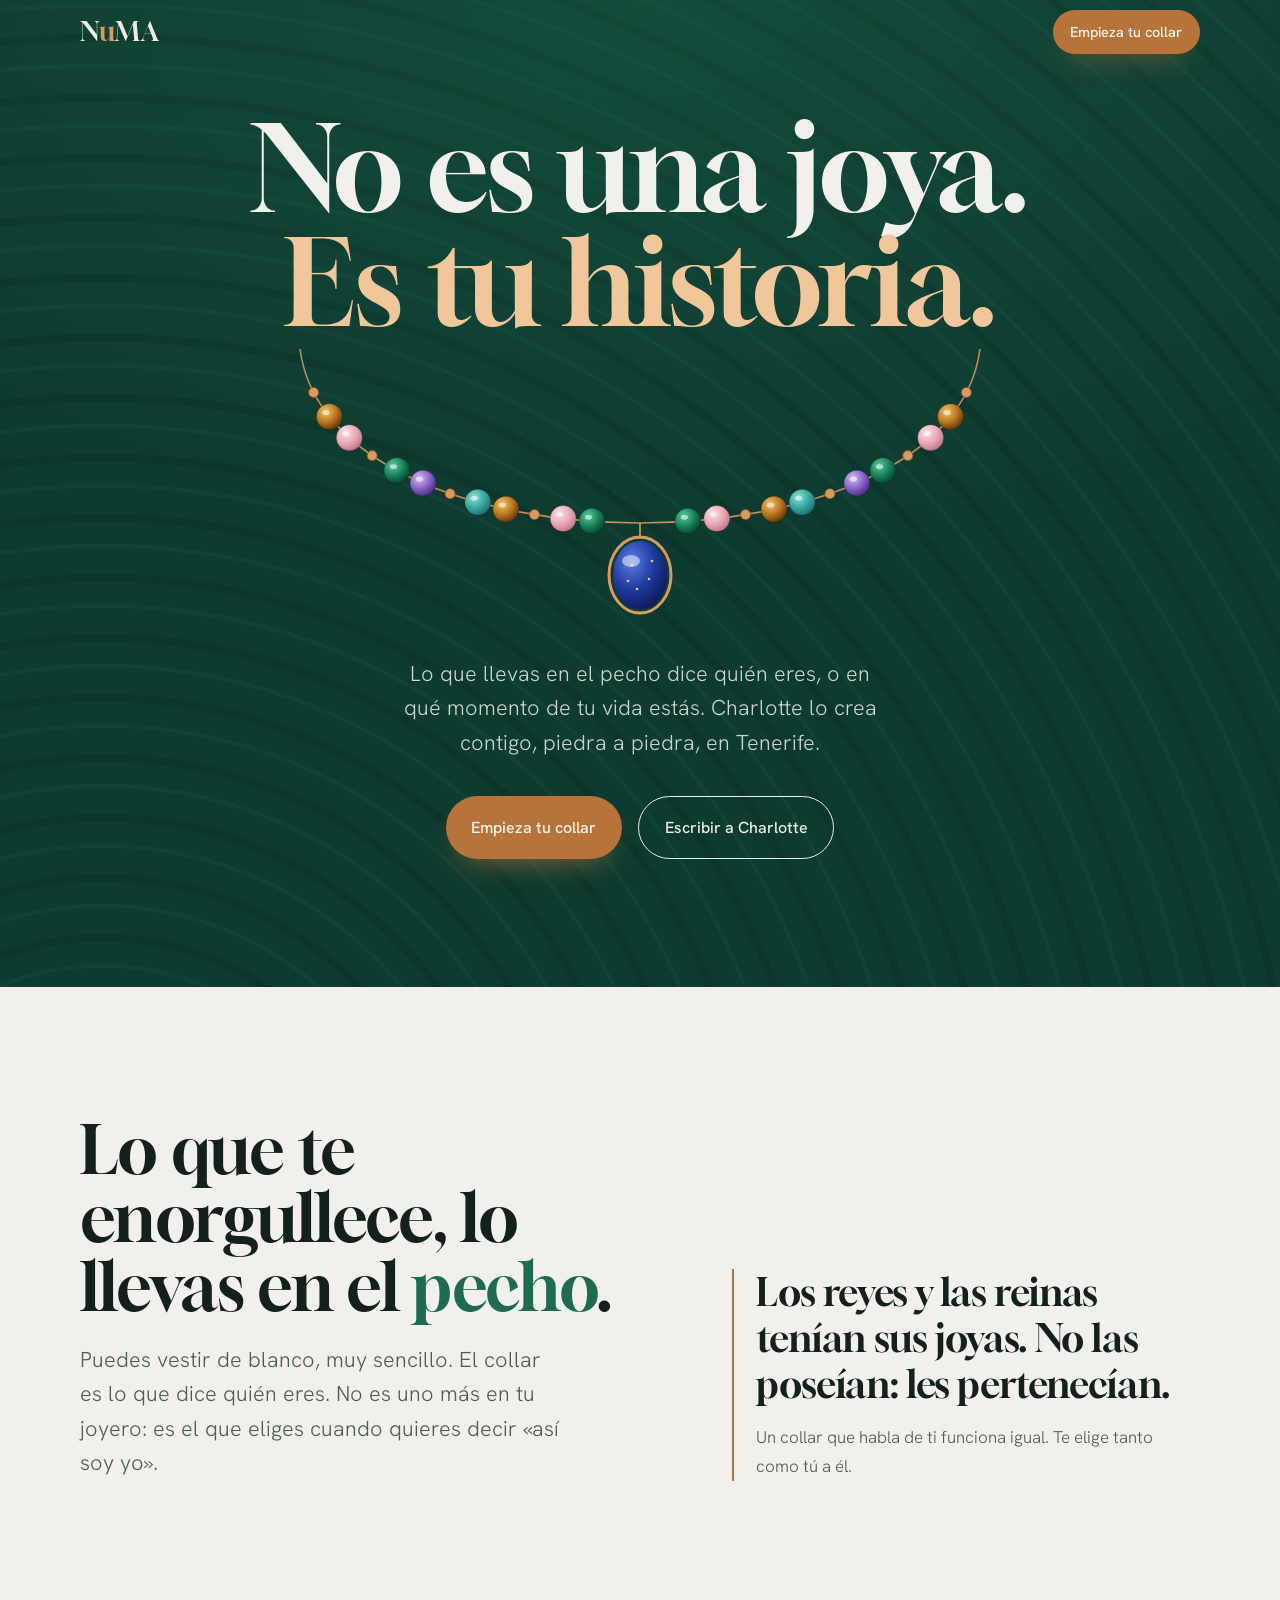
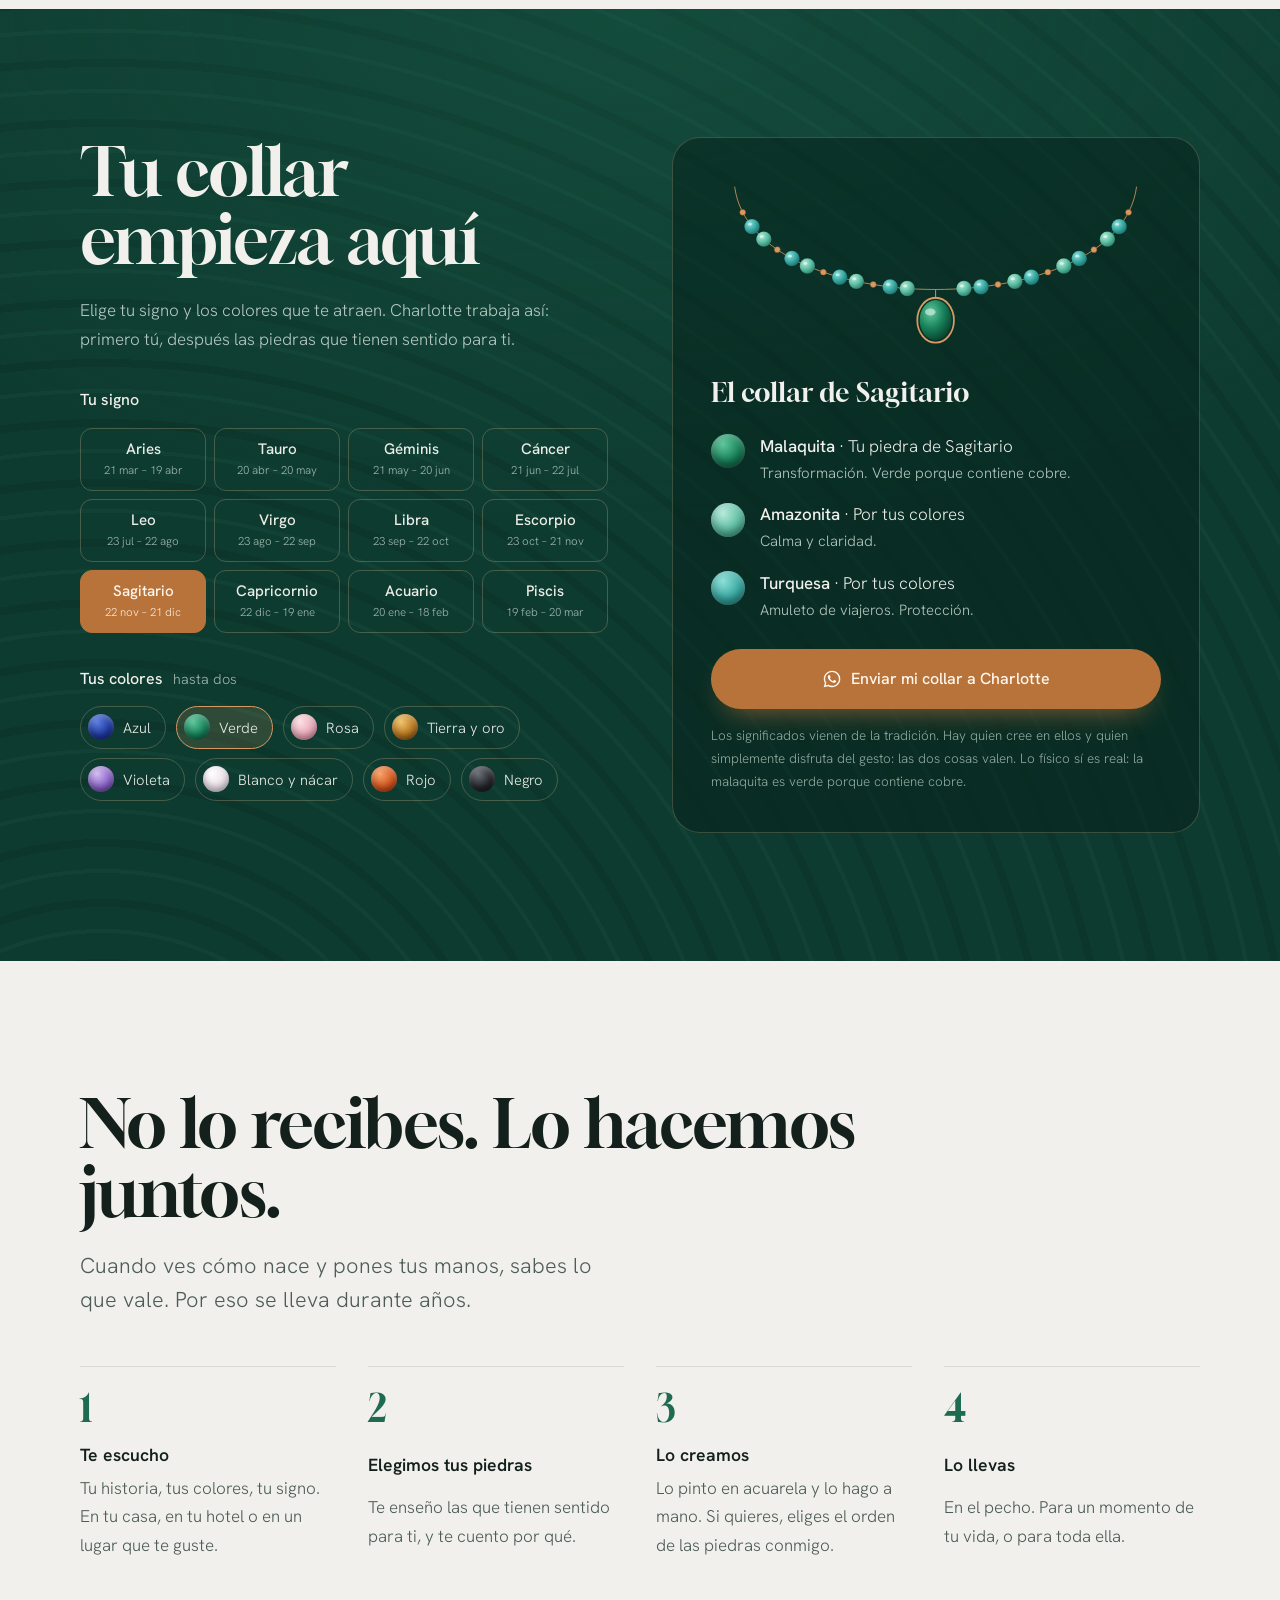
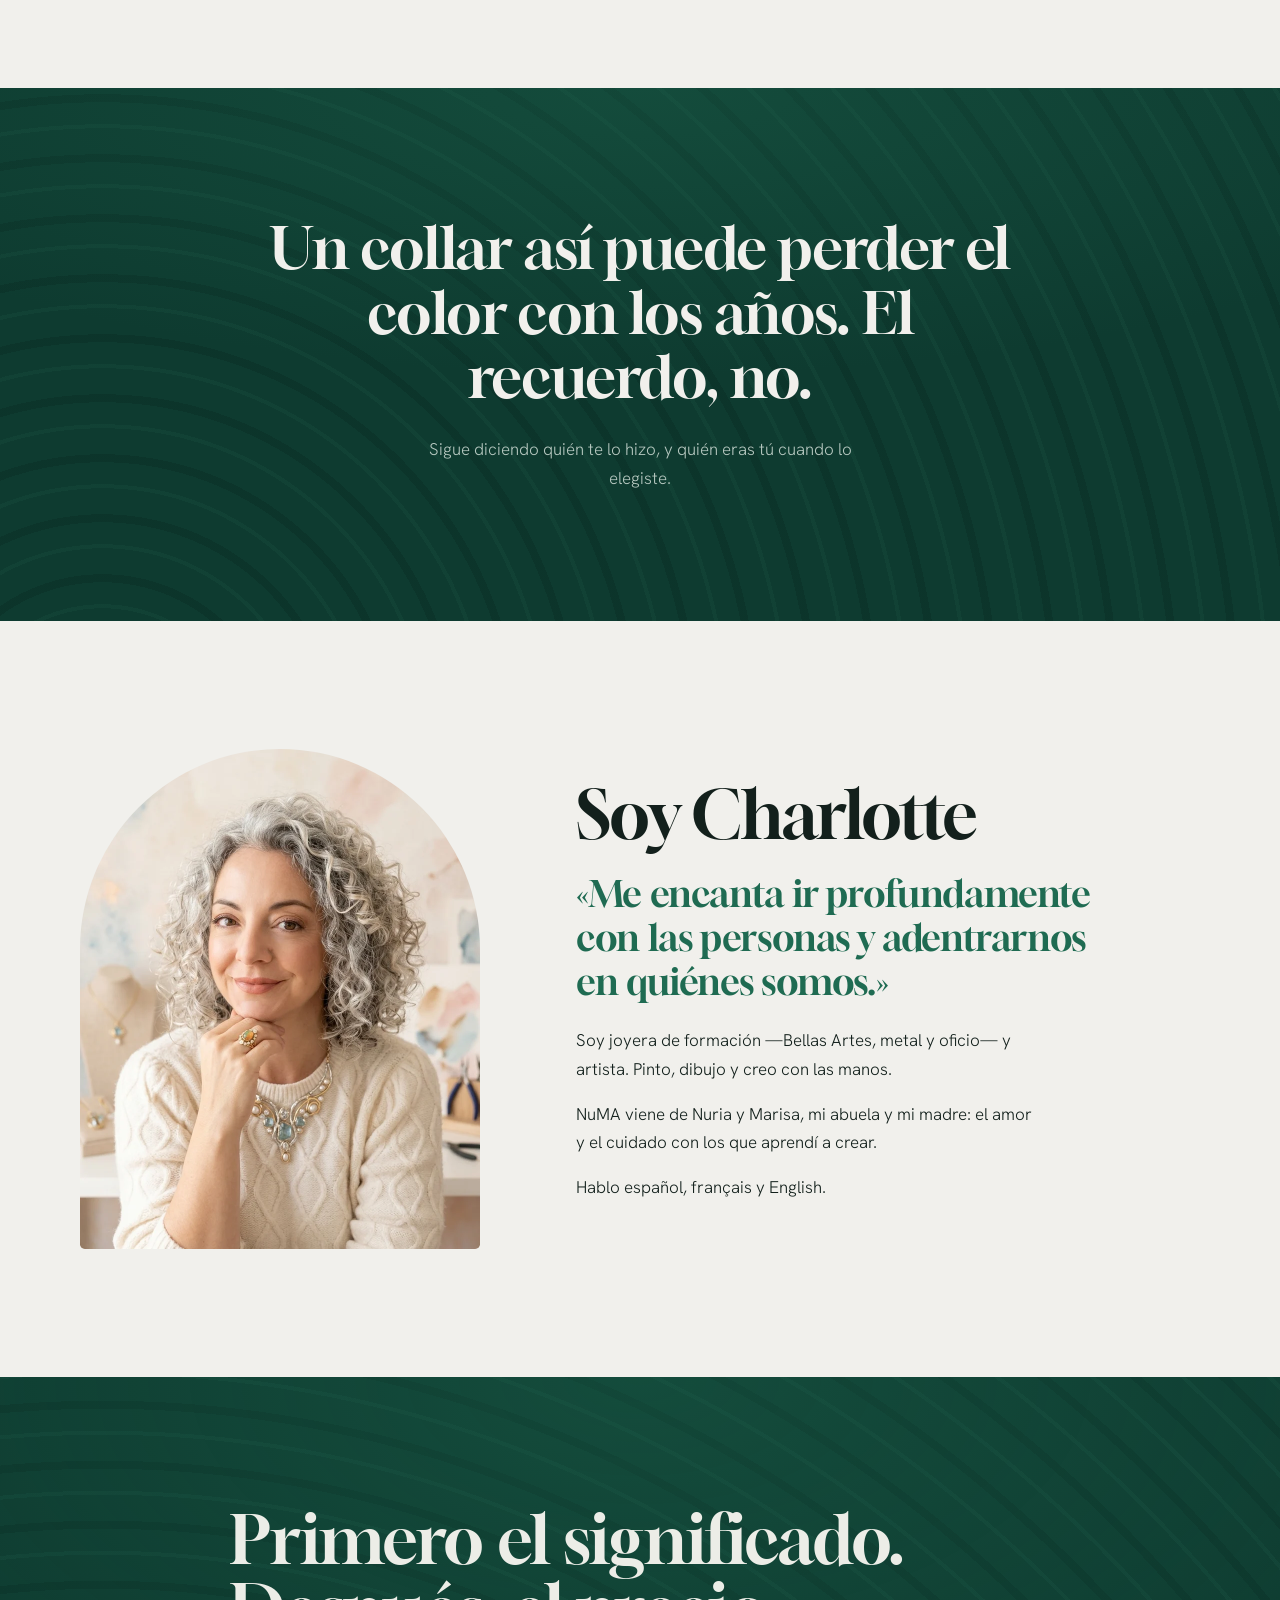
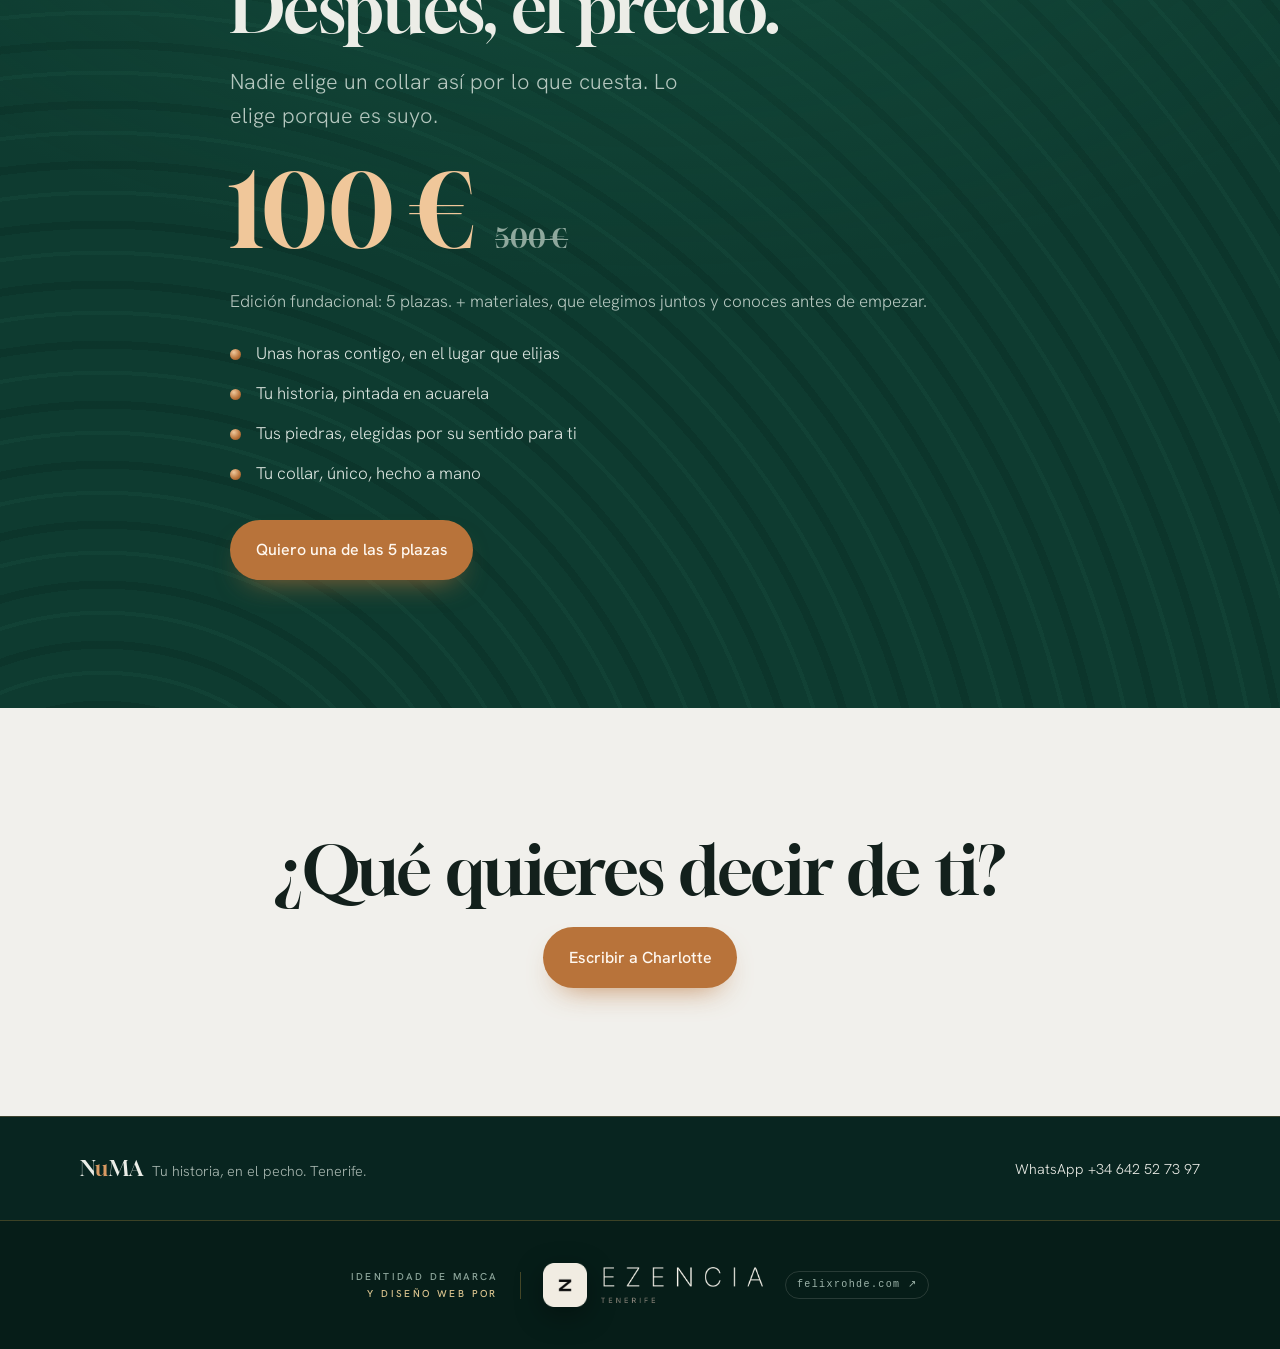
==== b/index.html @ 9efbe2c6 "Website-Stand 6e00457" ====
<!doctype html>
<html lang="es">
<head>
<meta charset="utf-8">
<meta name="viewport" content="width=device-width, initial-scale=1, viewport-fit=cover">
<title>NuMA · No es una joya. Es tu historia.</title>
<meta name="description" content="Lo que llevas en el pecho dice quién eres. Charlotte crea contigo, piedra a piedra, un collar que habla de ti. Tenerife.">
<meta name="robots" content="noindex">
<meta name="theme-color" content="#0E3B30">
<link rel="preconnect" href="https://fonts.googleapis.com">
<link rel="preconnect" href="https://fonts.gstatic.com" crossorigin>
<link href="https://fonts.googleapis.com/css2?family=Gloock&family=Hanken+Grotesk:ital,wght@0,300;0,400;0,500;0,600;1,400&display=swap" rel="stylesheet">
<style>
:root{
  --mal-0:#0B3128; --mal-1:#0E3B30; --mal-2:#13493B; --mal-3:#1F6B52; --mal-4:#3E9474;
  --cobre:#B8733A; --cobre-2:#D99A62; --cobre-3:#F0C79A;
  --selenita:#F1F0EC; --tinta:#13201C;
  --bg:var(--selenita); --bg-2:#FFFFFF; --ink:var(--tinta); --soft:#4D5C56; --line:#D8DBD3; --accent:var(--mal-3);
  --display:'Gloock', 'Didot', Georgia, serif;
  --sans:'Hanken Grotesk', 'Helvetica Neue', Arial, sans-serif;
  color-scheme: light;
}
@media (prefers-color-scheme: dark){
  :root:not([data-theme="light"]){ --bg:#0A2620; --bg-2:#0F3129; --ink:#ECEDE7; --soft:#A9B8B1; --line:#22463C; --accent:var(--cobre-2); color-scheme: dark; }
}
:root[data-theme="dark"]{ --bg:#0A2620; --bg-2:#0F3129; --ink:#ECEDE7; --soft:#A9B8B1; --line:#22463C; --accent:var(--cobre-2); color-scheme: dark; }
*,*::before,*::after{box-sizing:border-box;margin:0;padding:0}
html{scroll-behavior:smooth;scroll-padding-top:80px;-webkit-text-size-adjust:100%;overflow-x:clip}
body{background:var(--mal-1);color:var(--ink);font-family:var(--sans);font-weight:300;font-size:1.0625rem;line-height:1.7;overflow-x:hidden}
img{max-width:100%;height:auto;display:block}
a{color:inherit}
button{font:inherit;color:inherit;background:none;border:0;cursor:pointer}
:focus-visible{outline:2px solid var(--cobre-2);outline-offset:3px;border-radius:6px}
.wrap{width:min(1120px,100% - 2.5rem);margin-inline:auto}
section{position:relative;padding:clamp(4.5rem,10vw,8.5rem) 0}
.light{background:var(--bg);color:var(--ink)}
.green{color:#ECEDE7;background:
  radial-gradient(120% 90% at 50% 0%, rgba(31,107,82,.35), rgba(31,107,82,0) 60%),
  repeating-radial-gradient(circle at 8% 125%, rgba(11,49,40,0) 0 26px, rgba(62,148,116,.07) 26px 30px, rgba(11,49,40,0) 30px 52px, rgba(7,36,29,.28) 52px 60px),
  var(--mal-1)}
h1,h2,blockquote,.display{font-family:var(--display);font-weight:400;letter-spacing:-.01em}
h2{font-size:clamp(2.3rem,6.6vw,4.2rem);line-height:1.02;margin-bottom:1.4rem;max-width:18ch}
.light h2{color:var(--ink)}
p.big{font-size:clamp(1.15rem,2.4vw,1.35rem);line-height:1.6;max-width:40ch}
.soft{color:var(--soft)}
.green .soft{color:#B5C7BF}

/* buttons */
.btn{display:inline-flex;align-items:center;justify-content:center;gap:.6rem;text-decoration:none;font-weight:500;font-size:1rem;padding:1.05rem 1.6rem;border-radius:999px;transition:transform .2s ease, background .2s ease}
.btn svg{width:20px;height:20px;flex:none}
.btn-cobre{background:var(--cobre);color:#FFF8F0;box-shadow:0 14px 30px -16px rgba(184,115,58,.9)}
.btn-cobre:hover{background:#A9652F;transform:translateY(-1px)}
.btn-line{border:1px solid currentColor}
.btn-line:hover{background:rgba(255,255,255,.06)}

/* nav */
.nav{position:fixed;inset:0 0 auto;z-index:30;padding-top:env(safe-area-inset-top,0px);transition:background .3s}
.nav.scrolled{background:rgba(14,59,48,.9);-webkit-backdrop-filter:blur(14px);backdrop-filter:blur(14px)}
.nav .wrap{display:flex;align-items:center;justify-content:space-between;height:64px}
.logo{font-family:var(--display);font-size:1.6rem;color:#ECEDE7;text-decoration:none;letter-spacing:.02em}
.logo span{color:var(--cobre-2)}
.nav .btn{padding:.6rem 1.1rem;font-size:.9rem}

/* hero */
.hero{min-height:100svh;display:flex;align-items:center;text-align:center;padding-top:7rem;overflow:hidden}
.hero h1{font-size:clamp(3rem,11vw,7.4rem);line-height:.96;color:#F1F0EC}
.hero h1 .l2{display:block;color:var(--cobre-3)}
.hero p.big{margin:1.6rem auto 0;color:#C9D6D0}
.hero .ctas{display:flex;flex-wrap:wrap;gap:1rem;justify-content:center;margin-top:2.2rem}
.neck{display:block;width:min(760px,100%);margin:-.5rem auto 0;overflow:visible}

/* chest / crowns */
.chest .wrap{display:grid;gap:3rem}
.chest h2 em{font-style:normal;color:var(--accent)}
.crowns{border-left:2px solid var(--cobre);padding-left:1.4rem}
.crowns blockquote{font-size:clamp(1.6rem,4vw,2.4rem);line-height:1.2;max-width:22ch}
@media (min-width:900px){ .chest .wrap{grid-template-columns:1.1fr .9fr;align-items:end;gap:5rem} }

/* builder */
.builder .wrap{display:grid;gap:2.6rem}
.builder h2{color:#F1F0EC}
.pick h3{font-family:var(--sans);font-weight:500;font-size:1rem;margin:2rem 0 .9rem;color:#F1F0EC}
.pick h3 small{font-weight:300;color:#9FB6AC;font-size:.9rem;margin-left:.4rem}
.signs{display:grid;grid-template-columns:repeat(3,minmax(0,1fr));gap:.5rem}
.sign{padding:.7rem .4rem;border-radius:12px;border:1px solid rgba(240,199,154,.25);text-align:center;line-height:1.2;transition:background .2s,border-color .2s}
.sign b{display:block;font-weight:500;font-size:.95rem}
.sign span{font-size:.72rem;color:#9FB6AC}
.sign[aria-pressed="true"]{background:var(--cobre);border-color:var(--cobre);color:#FFF8F0}
.sign[aria-pressed="true"] span{color:#FCE9D6}
.colors{display:flex;flex-wrap:wrap;gap:.6rem}
.color{display:inline-flex;align-items:center;gap:.55rem;padding:.45rem .9rem .45rem .45rem;border-radius:999px;border:1px solid rgba(240,199,154,.25);font-size:.92rem;transition:background .2s,border-color .2s}
.color i{width:26px;height:26px;border-radius:50%;box-shadow:inset 0 -4px 6px rgba(0,0,0,.3), inset 0 3px 5px rgba(255,255,255,.3)}
.color[aria-pressed="true"]{border-color:var(--cobre-2);background:rgba(217,154,98,.16)}
.result{background:rgba(7,36,29,.55);border:1px solid rgba(240,199,154,.22);border-radius:28px;padding:clamp(1.4rem,4vw,2.4rem);align-self:start}
.result > svg{width:100%;height:auto;display:block;overflow:visible}
.result h3{font-family:var(--display);font-weight:400;font-size:1.7rem;color:#F1F0EC;margin:1rem 0 .4rem}
.chosen{list-style:none;display:grid;gap:.9rem;margin:1rem 0 1.6rem}
.chosen li{display:grid;grid-template-columns:34px 1fr;gap:.9rem;align-items:start}
.chosen i{width:34px;height:34px;border-radius:50%;margin-top:.15rem;box-shadow:inset 0 -5px 8px rgba(0,0,0,.35), inset 0 3px 6px rgba(255,255,255,.3)}
.chosen b{font-weight:500;color:#F1F0EC}
.chosen p{font-size:.93rem;color:#B5C7BF}
.result .btn{width:100%}
.honest{font-size:.84rem;color:#8FA89D;margin-top:1rem}
@media (min-width:960px){ .builder .wrap{grid-template-columns:1fr 1fr;gap:4rem} .signs{grid-template-columns:repeat(4,minmax(0,1fr))} .result{position:sticky;top:90px} }

/* ritual */
.ritual ol{list-style:none;display:grid;gap:2.4rem;margin-top:3rem;counter-reset:r}
.ritual li{counter-increment:r;display:grid;grid-template-columns:3.4rem 1fr;gap:.2rem 1.2rem;border-top:1px solid var(--line);padding-top:1.4rem}
.ritual li::before{content:counter(r);font-family:var(--display);font-size:2.4rem;line-height:1;color:var(--accent);grid-row:span 2}
.ritual h3{font-family:var(--sans);font-weight:600;font-size:1.1rem}
.ritual p{color:var(--soft);max-width:44ch}
@media (min-width:900px){ .ritual ol{grid-template-columns:repeat(4,minmax(0,1fr));gap:2rem} .ritual li{grid-template-columns:1fr} .ritual li::before{grid-row:auto;margin-bottom:.6rem} }

/* years */
.years{text-align:center}
.years blockquote{font-size:clamp(2rem,5.6vw,3.6rem);line-height:1.12;max-width:20ch;margin:0 auto;color:#F1F0EC}
.years p{margin:1.6rem auto 0;max-width:46ch;color:#B5C7BF}

/* charlotte */
.about .wrap{display:grid;gap:2.6rem}
.about figure{width:min(100%,400px)}
.about img{width:100%;aspect-ratio:4/5;object-fit:cover;border-radius:999px 999px 24px 24px}
.about blockquote{font-size:clamp(1.6rem,4.4vw,2.3rem);line-height:1.2;color:var(--accent);margin-bottom:1.4rem;max-width:22ch}
.about p{max-width:46ch;margin-bottom:1rem}
@media (min-width:900px){ .about .wrap{grid-template-columns:.8fr 1.2fr;gap:5rem;align-items:center} }

/* price */
.price .wrap{max-width:820px}
.price .row{display:flex;flex-wrap:wrap;align-items:baseline;gap:.4rem 1.2rem;margin:1.6rem 0}
.price .now{font-family:var(--display);font-size:clamp(4rem,15vw,6.4rem);line-height:1;color:var(--cobre-3)}
.price .was{font-family:var(--display);font-size:1.7rem;color:#8FA89D;text-decoration:line-through;text-decoration-thickness:1px}
.price ul{list-style:none;display:grid;gap:.7rem;margin:1.4rem 0 2rem}
.price li{padding-left:1.6rem;position:relative;color:#DCE5E0}
.price li::before{content:"";position:absolute;left:0;top:.6em;width:.7rem;height:.7rem;border-radius:50%;background:radial-gradient(circle at 35% 30%, var(--cobre-3), var(--cobre) 60%, #7A4520)}

/* close */
.close{text-align:center}
.close h2{margin-inline:auto}

/* footer (Master: karlaleon-website) */
.site-foot{background:#082520;color:#A9B8B1;font-size:.9rem;border-top:1px solid rgba(217,154,98,.25)}
.site-foot .wrap{padding-block:34px;display:flex;flex-wrap:wrap;gap:14px 28px;justify-content:space-between;align-items:center}
.site-foot a{color:#ECEDE7;text-decoration:none}
.site-foot a:hover{text-decoration:underline;text-underline-offset:3px}
.sig{background:#061D18;border-top:1px solid rgba(201,161,74,.28)}
.sig .wrap{padding-block:30px;display:flex;justify-content:center}
.site-foot a.ez{display:inline-flex;align-items:center;gap:22px;text-decoration:none;color:#F3EFE7;padding:12px 18px;border-radius:16px;transition:background .35s ease}
.ez:hover,.ez:focus-visible{background:rgba(243,239,231,.045)}
.site-foot a.ez:hover{text-decoration:none}
.ez-by{display:grid;gap:7px;text-align:right;padding-right:22px;border-right:1px solid rgba(201,161,74,.32);font:500 10px/1 var(--sans);letter-spacing:.24em;text-transform:uppercase;color:#8FA89D}
.ez-by b{font-weight:500;color:#D9C38E}
.ez-row{display:inline-flex;align-items:center;gap:14px}
.ez-z{position:relative;width:44px;height:44px;flex:none;filter:drop-shadow(0 8px 14px rgba(0,0,0,.35));transition:transform .45s cubic-bezier(.2,.7,.2,1)}
.ez-z img{position:absolute;inset:0;width:100%;height:100%;transition:opacity .45s ease}
.ez-z .g{opacity:0}
.ez:hover .ez-z,.ez:focus-visible .ez-z{transform:rotate(-6deg)}
.ez:hover .ez-z .g,.ez:focus-visible .ez-z .g{opacity:1}
.ez-wm{display:block;height:36px;width:auto}
.ez-go{font:500 10px/1 ui-monospace,"SF Mono",Menlo,Consolas,monospace;letter-spacing:.14em;color:#9FB6AC;padding:8px 11px;border:1px solid rgba(243,239,231,.14);border-radius:999px;transition:color .3s,border-color .3s}
.ez:hover .ez-go,.ez:focus-visible .ez-go{color:#F2D58A;border-color:rgba(201,161,74,.6)}
@media (max-width:640px){
  .ez{flex-direction:column;gap:16px;padding:14px 10px}
  .ez-by{text-align:center;border-right:0;padding-right:0;display:block;line-height:1.6}
  .ez-by br{display:none}
  .ez-by b::before{content:" "}
  .ez-z{width:40px;height:40px}
  .ez-wm{height:32px}
}
@media (max-width:899px){ .sig .wrap{padding-block:30px calc(110px + env(safe-area-inset-bottom,0px))} }

/* dock */
.dock{position:fixed;left:0;right:0;bottom:0;z-index:25;padding:.8rem 1rem calc(.8rem + env(safe-area-inset-bottom,0px));background:rgba(14,59,48,.94);-webkit-backdrop-filter:blur(14px);backdrop-filter:blur(14px);border-top:1px solid rgba(217,154,98,.3);display:flex;align-items:center;gap:.9rem;transform:translateY(110%);transition:transform .35s ease}
.dock.show{transform:none}
.dock .txt{flex:1;font-size:.84rem;line-height:1.3;color:#B5C7BF}
.dock .txt b{display:block;font-family:var(--display);font-weight:400;font-size:1.05rem;color:#F1F0EC}
.dock .btn{padding:.8rem 1.1rem;font-size:.92rem}
@media (min-width:900px){ .dock{display:none} }

/* motion: one moment — the stones fall onto the strand */
@media (prefers-reduced-motion: no-preference){
  .hero .bead{animation:drop .7s cubic-bezier(.3,1.4,.5,1) both}
  @keyframes drop{from{opacity:0;transform:translateY(-40px)}to{opacity:1;transform:none}}
  .result .bead{transition:transform .35s ease}
}
@media (prefers-reduced-motion: reduce){ html{scroll-behavior:auto} .dock{transition:none} }
.bead{transform-box:fill-box;transform-origin:center}
</style>
</head>
<body>

<header class="nav" id="nav">
  <div class="wrap">
    <a class="logo" href="#inicio" aria-label="NuMA, inicio">N<span>u</span>MA</a>
    <a class="btn btn-cobre" href="#collar">Empieza tu collar</a>
  </div>
</header>

<main>
  <section class="hero green" id="inicio" aria-labelledby="h1">
    <div class="wrap">
      <h1 id="h1">No es una joya.<span class="l2">Es tu historia.</span></h1>
      <svg class="neck" id="hero-neck" viewBox="0 0 760 300" role="img" aria-label="Un collar de piedras naturales"></svg>
      <p class="big">Lo que llevas en el pecho dice quién eres, o en qué momento de tu vida estás. Charlotte lo crea contigo, piedra a piedra, en Tenerife.</p>
      <div class="ctas">
        <a class="btn btn-cobre" href="#collar" id="hero-cta">Empieza tu collar</a>
        <a class="btn btn-line wa" href="#" target="_blank" rel="noopener">Escribir a Charlotte</a>
      </div>
    </div>
  </section>

  <section class="chest light" aria-labelledby="h-chest">
    <div class="wrap">
      <div>
        <h2 id="h-chest">Lo que te enorgullece, lo llevas en el <em>pecho</em>.</h2>
        <p class="big soft">Puedes vestir de blanco, muy sencillo. El collar es lo que dice quién eres. No es uno más en tu joyero: es el que eliges cuando quieres decir «así soy yo».</p>
      </div>
      <div class="crowns">
        <blockquote>Los reyes y las reinas tenían sus joyas. No las poseían: les pertenecían.</blockquote>
        <p class="soft" style="margin-top:1rem">Un collar que habla de ti funciona igual. Te elige tanto como tú a él.</p>
      </div>
    </div>
  </section>

  <section class="builder green" id="collar" aria-labelledby="h-collar">
    <div class="wrap">
      <div class="pick">
        <h2 id="h-collar">Tu collar empieza aquí</h2>
        <p class="soft">Elige tu signo y los colores que te atraen. Charlotte trabaja así: primero tú, después las piedras que tienen sentido para ti.</p>
        <h3 id="lbl-sign">Tu signo</h3>
        <div class="signs" role="group" aria-labelledby="lbl-sign" id="signs"></div>
        <h3 id="lbl-color">Tus colores <small>hasta dos</small></h3>
        <div class="colors" role="group" aria-labelledby="lbl-color" id="colors"></div>
      </div>
      <div class="result" aria-live="polite">
        <svg id="my-neck" viewBox="0 0 760 300" role="img" aria-label="Tu collar"></svg>
        <h3 id="res-title">Tu collar</h3>
        <ul class="chosen" id="chosen"></ul>
        <a class="btn btn-cobre wa" id="res-cta" href="#" target="_blank" rel="noopener"><svg viewBox="0 0 24 24" aria-hidden="true" fill="currentColor"><path d="M12.04 2C6.58 2 2.13 6.45 2.13 11.91c0 1.75.46 3.45 1.32 4.95L2.05 22l5.25-1.38a9.9 9.9 0 0 0 4.74 1.21h.01c5.46 0 9.91-4.45 9.91-9.91A9.85 9.85 0 0 0 12.04 2Zm0 18.15h-.01a8.2 8.2 0 0 1-4.19-1.15l-.3-.18-3.12.82.83-3.04-.2-.31a8.22 8.22 0 0 1-1.26-4.38c0-4.54 3.7-8.24 8.25-8.24a8.2 8.2 0 0 1 8.24 8.25c0 4.54-3.7 8.23-8.24 8.23Zm4.52-6.16c-.25-.12-1.47-.72-1.69-.81-.23-.08-.39-.12-.56.13-.16.25-.64.81-.79.97-.14.17-.29.19-.54.06-.25-.12-1.05-.39-1.99-1.23-.74-.66-1.23-1.47-1.38-1.72-.14-.25-.02-.38.11-.51.11-.11.25-.29.37-.43.13-.15.17-.25.25-.42.08-.16.04-.31-.02-.43-.06-.13-.56-1.35-.77-1.85-.2-.48-.41-.42-.56-.43h-.48c-.17 0-.43.06-.66.31-.22.25-.86.85-.86 2.07 0 1.22.89 2.4 1.01 2.56.12.17 1.75 2.67 4.24 3.74.59.26 1.05.41 1.41.52.59.19 1.13.16 1.56.1.48-.07 1.47-.6 1.67-1.18.21-.58.21-1.07.15-1.18-.07-.1-.23-.16-.48-.29Z"/></svg>Enviar mi collar a Charlotte</a>
        <p class="honest">Los significados vienen de la tradición. Hay quien cree en ellos y quien simplemente disfruta del gesto: las dos cosas valen. Lo físico sí es real: la malaquita es verde porque contiene cobre.</p>
        <noscript><p class="honest">Activa JavaScript para componer tu collar, o escribe directamente a Charlotte.</p></noscript>
      </div>
    </div>
  </section>

  <section class="ritual light" aria-labelledby="h-ritual">
    <div class="wrap">
      <h2 id="h-ritual">No lo recibes. Lo hacemos juntos.</h2>
      <p class="big soft">Cuando ves cómo nace y pones tus manos, sabes lo que vale. Por eso se lleva durante años.</p>
      <ol>
        <li><h3>Te escucho</h3><p>Tu historia, tus colores, tu signo. En tu casa, en tu hotel o en un lugar que te guste.</p></li>
        <li><h3>Elegimos tus piedras</h3><p>Te enseño las que tienen sentido para ti, y te cuento por qué.</p></li>
        <li><h3>Lo creamos</h3><p>Lo pinto en acuarela y lo hago a mano. Si quieres, eliges el orden de las piedras conmigo.</p></li>
        <li><h3>Lo llevas</h3><p>En el pecho. Para un momento de tu vida, o para toda ella.</p></li>
      </ol>
    </div>
  </section>

  <section class="years green" aria-labelledby="h-years">
    <div class="wrap">
      <h2 id="h-years" class="sr" style="position:absolute;width:1px;height:1px;overflow:hidden;clip:rect(0 0 0 0)">Años después</h2>
      <blockquote>Un collar así puede perder el color con los años. El recuerdo, no.</blockquote>
      <p>Sigue diciendo quién te lo hizo, y quién eras tú cuando lo elegiste.</p>
    </div>
  </section>

  <section class="about light" id="charlotte" aria-labelledby="h-charlotte">
    <div class="wrap">
      <figure><img src="../assets/portrait.webp" alt="Charlotte, joyera y artista, en su taller" width="800" height="1000" loading="lazy"></figure>
      <div>
        <h2 id="h-charlotte">Soy Charlotte</h2>
        <blockquote>«Me encanta ir profundamente con las personas y adentrarnos en quiénes somos.»</blockquote>
        <p>Soy joyera de formación —Bellas Artes, metal y oficio— y artista. Pinto, dibujo y creo con las manos.</p>
        <p>NuMA viene de Nuria y Marisa, mi abuela y mi madre: el amor y el cuidado con los que aprendí a crear.</p>
        <p>Hablo español, français y English.</p>
      </div>
    </div>
  </section>

  <section class="price green" id="precio" aria-labelledby="h-precio">
    <div class="wrap">
      <h2 id="h-precio">Primero el significado. Después, el precio.</h2>
      <p class="big soft">Nadie elige un collar así por lo que cuesta. Lo elige porque es suyo.</p>
      <div class="row"><span class="now">100&#8239;€</span><span class="was" aria-label="Precio habitual 500 euros">500&#8239;€</span></div>
      <p class="soft">Edición fundacional: 5 plazas. + materiales, que elegimos juntos y conoces antes de empezar.</p>
      <ul>
        <li>Unas horas contigo, en el lugar que elijas</li>
        <li>Tu historia, pintada en acuarela</li>
        <li>Tus piedras, elegidas por su sentido para ti</li>
        <li>Tu collar, único, hecho a mano</li>
      </ul>
      <a class="btn btn-cobre wa" href="#" target="_blank" rel="noopener">Quiero una de las 5 plazas</a>
    </div>
  </section>

  <section class="close light" aria-labelledby="h-close">
    <div class="wrap">
      <h2 id="h-close">¿Qué quieres decir de ti?</h2>
      <a class="btn btn-cobre wa" href="#" target="_blank" rel="noopener">Escribir a Charlotte</a>
    </div>
  </section>
</main>

<footer class="site-foot">
  <div class="wrap">
    <span><span class="logo" style="font-size:1.3rem">N<span>u</span>MA</span>&nbsp;&nbsp;Tu historia, en el pecho. Tenerife.</span>
    <nav aria-label="Contacto"><a class="wa" href="#" target="_blank" rel="noopener">WhatsApp +34 642 52 73 97</a></nav>
  </div>
  <div class="sig">
    <div class="wrap">
      <a class="ez" href="https://felixrohde.com/" target="_blank" rel="noopener" aria-label="Identidad de marca y diseño web: Ezencia, Tenerife (felixrohde.com)">
        <span class="ez-by">Identidad de marca<br><b>y diseño web por</b></span>
        <span class="ez-row">
          <span class="ez-z" aria-hidden="true"><img src="../assets/ezencia/ezencia-zeichen-knochen.png" width="44" height="44" alt="" loading="lazy" decoding="async"><img class="g" src="../assets/ezencia/ezencia-zeichen-gold.png" width="44" height="44" alt="" loading="lazy" decoding="async"></span>
          <img class="ez-wm" src="../assets/ezencia/ezencia-schriftzug-hell.webp" width="162" height="36" alt="Ezencia · Tenerife" loading="lazy" decoding="async">
        </span>
        <span class="ez-go" aria-hidden="true">felixrohde.com ↗</span>
      </a>
    </div>
  </div>
</footer>

<div class="dock" id="dock" aria-hidden="true">
  <div class="txt"><b>Tu collar empieza aquí</b>Edición fundacional: 5 plazas</div>
  <a class="btn btn-cobre" href="#collar" tabindex="-1">Empezar</a>
</div>

<script>
(function(){
  var PHONE='34642527397';
  var BASE='Hola Charlotte, vengo de la web de NuMA y quiero saber más 💙';
  function wa(text){ return 'https://api.whatsapp.com/send/?phone='+PHONE+'&text='+encodeURIComponent(text); }

  // Piedras: colores (claro, medio, oscuro), significado según la tradición
  var S={
    lapis:{n:'Lapislázuli',c:['#5B7FE0','#1F3A9E','#0D1A5C'],f:'#E8CB86',m:'La piedra de los faraones. Verdad y sabiduría.'},
    azurita:{n:'Azurita',c:['#4F86E8','#1C4FB8','#0B235E'],m:'Claridad mental e intuición.'},
    sodalita:{n:'Sodalita',c:['#7D95D6','#2C3F8F','#141E4A'],m:'Calma y expresión sincera.'},
    malaquita:{n:'Malaquita',c:['#5FC79A','#17805A','#07402C'],m:'Transformación. Verde porque contiene cobre.'},
    amazonita:{n:'Amazonita',c:['#B7EAD9','#5DBFA4','#2C7F6B'],m:'Calma y claridad.'},
    turquesa:{n:'Turquesa',c:['#8DE0D6','#38A9A3','#1C6E6C'],m:'Amuleto de viajeros. Protección.'},
    cuarzorosa:{n:'Cuarzo rosa',c:['#FBE1E6','#E9A9B8','#C07489'],m:'Amor y ternura.'},
    rodocrosita:{n:'Rodocrosita',c:['#F7B8C2','#D96A86','#8E3350'],m:'Amor propio y alegría.'},
    tigre:{n:'Ojo de tigre',c:['#F0C46E','#B9771F','#5C350C'],m:'Valor, confianza y protección.'},
    agata:{n:'Ágata',c:['#E8C9A7','#A97B57','#5A3B26'],m:'Equilibrio y estabilidad.'},
    citrino:{n:'Citrino',c:['#FFE7A0','#E9B53E','#A86E12'],m:'Luz y abundancia.'},
    amatista:{n:'Amatista',c:['#D2BDF0','#8A63C6','#46297F'],m:'Calma, serenidad y buen descanso.'},
    lepidolita:{n:'Lepidolita',c:['#E6D3EC','#B08DC0','#6E4F80'],m:'Equilibrio emocional.'},
    luna:{n:'Piedra luna',c:['#FFFFFF','#DCE3EE','#9FB0C8'],m:'Intuición y ciclos.'},
    nacar:{n:'Nácar',c:['#FFFFFF','#EADFE6','#B9C6D6'],m:'Nace del mar, capa a capa. Calma y cuidado.'},
    selenita:{n:'Selenita',c:['#FFFFFF','#EEEDE6','#C9C7BC'],m:'Limpieza y paz.'},
    obsidiana:{n:'Obsidiana',c:['#6B6F78','#24262B','#08090B'],m:'Protección.'},
    onix:{n:'Ónix',c:['#5A5A5E','#1C1C1F','#060607'],m:'Fuerza y constancia.'},
    cornalina:{n:'Cornalina',c:['#F7A46A','#D3561F','#7E2A0B'],m:'Energía y valor.'},
    granate:{n:'Granate',c:['#D9536B','#8C1430','#3E0614'],m:'Constancia y pasión.'},
    aguamarina:{n:'Aguamarina',c:['#D6F3F6','#8FD0DA','#4E98A6'],m:'Calma. El mar.'}
  };
  // Signos: piedra según una tradición común (Charlotte puede ajustarla)
  var SIGNS=[
    ['Aries','21 mar – 19 abr','cornalina'],['Tauro','20 abr – 20 may','cuarzorosa'],['Géminis','21 may – 20 jun','agata'],
    ['Cáncer','21 jun – 22 jul','luna'],['Leo','23 jul – 22 ago','tigre'],['Virgo','23 ago – 22 sep','amazonita'],
    ['Libra','23 sep – 22 oct','lapis'],['Escorpio','23 oct – 21 nov','obsidiana'],['Sagitario','22 nov – 21 dic','malaquita'],
    ['Capricornio','22 dic – 19 ene','granate'],['Acuario','20 ene – 18 feb','amatista'],['Piscis','19 feb – 20 mar','aguamarina']
  ];
  var COLORS=[
    ['Azul',['lapis','azurita','sodalita']],['Verde',['malaquita','amazonita','turquesa']],['Rosa',['cuarzorosa','rodocrosita']],
    ['Tierra y oro',['tigre','agata','citrino']],['Violeta',['amatista','lepidolita']],['Blanco y nácar',['nacar','luna','selenita']],
    ['Rojo',['cornalina','granate']],['Negro',['obsidiana','onix']]
  ];
  function grad(k){ var c=S[k].c; return 'radial-gradient(circle at 35% 30%, '+c[0]+', '+c[1]+' 55%, '+c[2]+')'; }

  // SVG necklace on a U-shaped strand
  var NS='http://www.w3.org/2000/svg', uid=0;
  function el(n,a){ var e=document.createElementNS(NS,n); for(var k in a) e.setAttribute(k,a[k]); return e; }
  function draw(svg, pendant, beads, animate){
    while(svg.firstChild) svg.removeChild(svg.firstChild);
    var defs=el('defs',{}); svg.appendChild(defs);
    function g(k){ var id='g'+(uid++), c=S[k].c, r=el('radialGradient',{id:id,cx:'35%',cy:'30%',r:'75%'});
      [[0,c[0]],[.55,c[1]],[1,c[2]]].forEach(function(s){ r.appendChild(el('stop',{offset:s[0],'stop-color':s[1]})); });
      defs.appendChild(r); return 'url(#'+id+')'; }
    var d='M 40 18 C 70 250, 690 250, 720 18';
    var path=el('path',{d:d,fill:'none',stroke:'#D99A62','stroke-width':'1.6',opacity:'.85'}); svg.appendChild(path);
    var L=path.getTotalLength(), mid=L/2, n=beads.length, step=29, gap=48;
    var placed=[];
    for(var i=0;i<n;i++){
      var off=gap+i*step;
      if(off>mid-20) break;
      placed.push([mid-off,beads[i]],[mid+off,beads[i]]);
    }
    var delay=0;
    placed.sort(function(a,b){ return Math.abs(b[0]-mid)-Math.abs(a[0]-mid); });
    placed.forEach(function(p){
      var pt=path.getPointAtLength(p[0]);
      var isCopper=p[1]==='_cu';
      var c=el('circle',{cx:pt.x,cy:pt.y,r:isCopper?5:13,fill:isCopper?'#D99A62':g(p[1]),stroke:isCopper?'#8C5426':'rgba(0,0,0,.25)','stroke-width':'.8',class:'bead'});
      if(animate){ c.style.animationDelay=(delay+=0.035)+'s'; }
      svg.appendChild(c);
      if(!isCopper){ svg.appendChild(el('ellipse',{cx:pt.x-3.5,cy:pt.y-4,rx:3.6,ry:2.4,fill:'rgba(255,255,255,.55)','pointer-events':'none'})); }
    });
    var b=path.getPointAtLength(mid);
    svg.appendChild(el('line',{x1:b.x,y1:b.y,x2:b.x,y2:b.y+16,stroke:'#D99A62','stroke-width':'1.6'}));
    var pend=el('g',{class:'bead'}); if(animate) pend.style.animationDelay=(delay+0.1)+'s';
    pend.appendChild(el('ellipse',{cx:b.x,cy:b.y+52,rx:31,ry:38,fill:'none',stroke:'#D99A62','stroke-width':'3'}));
    pend.appendChild(el('ellipse',{cx:b.x,cy:b.y+52,rx:27,ry:34,fill:g(pendant)}));
    if(S[pendant].f){ [[-8,-10],[9,4],[-3,14],[12,-14],[-12,6]].forEach(function(o){ pend.appendChild(el('circle',{cx:b.x+o[0],cy:b.y+52+o[1],r:1.3,fill:S[pendant].f})); }); }
    pend.appendChild(el('ellipse',{cx:b.x-9,cy:b.y+38,rx:9,ry:6,fill:'rgba(255,255,255,.5)'}));
    svg.appendChild(pend);
  }
  function strand(stones){ var out=[]; for(var i=0;i<12;i++){ out.push(stones[i%stones.length]); if(i%2===1) out.push('_cu'); } return out; }

  // Hero
  draw(document.getElementById('hero-neck'),'lapis',strand(['malaquita','cuarzorosa','tigre','turquesa','amatista']),true);

  // Builder
  var sign=8, colors=[1];
  var signsEl=document.getElementById('signs'), colorsEl=document.getElementById('colors');
  SIGNS.forEach(function(s,i){
    var b=document.createElement('button'); b.type='button'; b.className='sign'; b.innerHTML='<b>'+s[0]+'</b><span>'+s[1]+'</span>';
    b.addEventListener('click',function(){ sign=i; update(); }); signsEl.appendChild(b);
  });
  COLORS.forEach(function(c,i){
    var b=document.createElement('button'); b.type='button'; b.className='color'; b.innerHTML='<i style="background:'+grad(c[1][0])+'"></i>'+c[0];
    b.addEventListener('click',function(){ var k=colors.indexOf(i); if(k>-1){ if(colors.length>1) colors.splice(k,1); } else { colors.push(i); if(colors.length>2) colors.shift(); } update(); });
    colorsEl.appendChild(b);
  });
  function update(){
    [].forEach.call(signsEl.children,function(b,i){ b.setAttribute('aria-pressed', i===sign?'true':'false'); });
    [].forEach.call(colorsEl.children,function(b,i){ b.setAttribute('aria-pressed', colors.indexOf(i)>-1?'true':'false'); });
    var s=SIGNS[sign], pend=s[2];
    var cs=[]; colors.forEach(function(i){ COLORS[i][1].forEach(function(k){ if(k!==pend && cs.indexOf(k)<0) cs.push(k); }); });
    var pick=[]; var lists=colors.map(function(i){ return COLORS[i][1].filter(function(k){return k!==pend;}); });
    for(var r=0;r<3;r++) lists.forEach(function(l){ if(l[r] && pick.indexOf(l[r])<0) pick.push(l[r]); });
    pick=pick.slice(0,3);
    draw(document.getElementById('my-neck'),pend,strand(pick),false);
    document.getElementById('res-title').textContent='El collar de '+s[0];
    var ul=document.getElementById('chosen'); ul.innerHTML='';
    [[pend,'Tu piedra de '+s[0]]].concat(pick.map(function(k){return [k,'Por tus colores'];})).forEach(function(x){
      var li=document.createElement('li'); li.innerHTML='<i style="background:'+grad(x[0])+'"></i><div><b>'+S[x[0]].n+'</b> · <span>'+x[1]+'</span><p>'+S[x[0]].m+'</p></div>'; ul.appendChild(li);
    });
    function and(a){ return a.length<2 ? a.join('') : a.slice(0,-1).join(', ')+' y '+a[a.length-1]; }
    var names=[pend].concat(pick).map(function(k){return S[k].n.toLowerCase();});
    var txt='Hola Charlotte, vengo de la web de NuMA 💙 Soy '+s[0]+' y me atraen los colores '+and(colors.map(function(i){return '«'+COLORS[i][0].toLowerCase()+'»';}))+'. Me encantaría un collar con '+and(names)+'.';
    document.getElementById('res-cta').href=wa(txt);
  }
  update();

  // all other WhatsApp links
  [].forEach.call(document.querySelectorAll('a.wa'),function(a){ if(a.id!=='res-cta') a.href=wa(BASE); });

  var nav=document.getElementById('nav');
  function onScroll(){ nav.classList.toggle('scrolled', window.scrollY>12); }
  window.addEventListener('scroll',onScroll,{passive:true}); onScroll();
  var dock=document.getElementById('dock'), cta=document.getElementById('hero-cta');
  if('IntersectionObserver' in window){
    new IntersectionObserver(function(e){
      var past=!e[0].isIntersecting && e[0].boundingClientRect.top<0;
      dock.classList.toggle('show',past); dock.setAttribute('aria-hidden',past?'false':'true'); dock.querySelector('a').tabIndex=past?0:-1;
    },{threshold:0}).observe(cta);
  }
})();
</script>
</body>
</html>
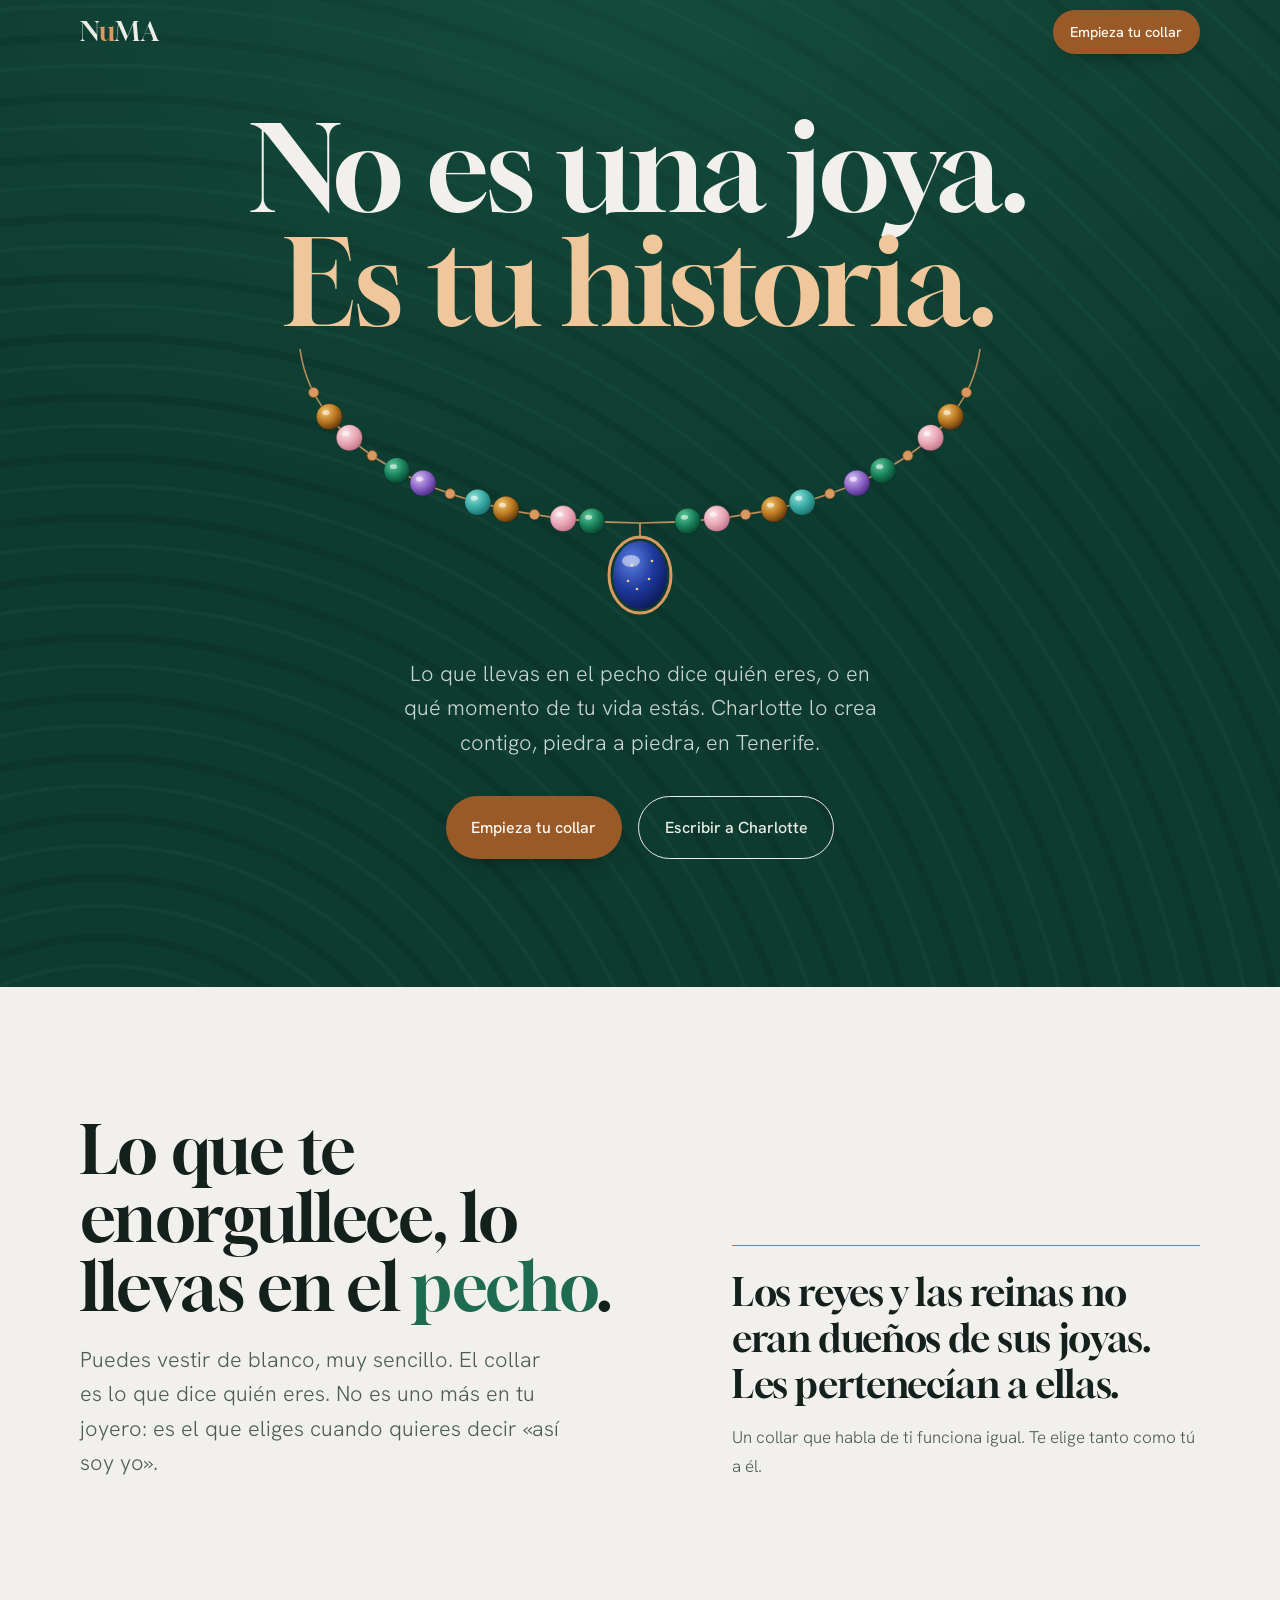
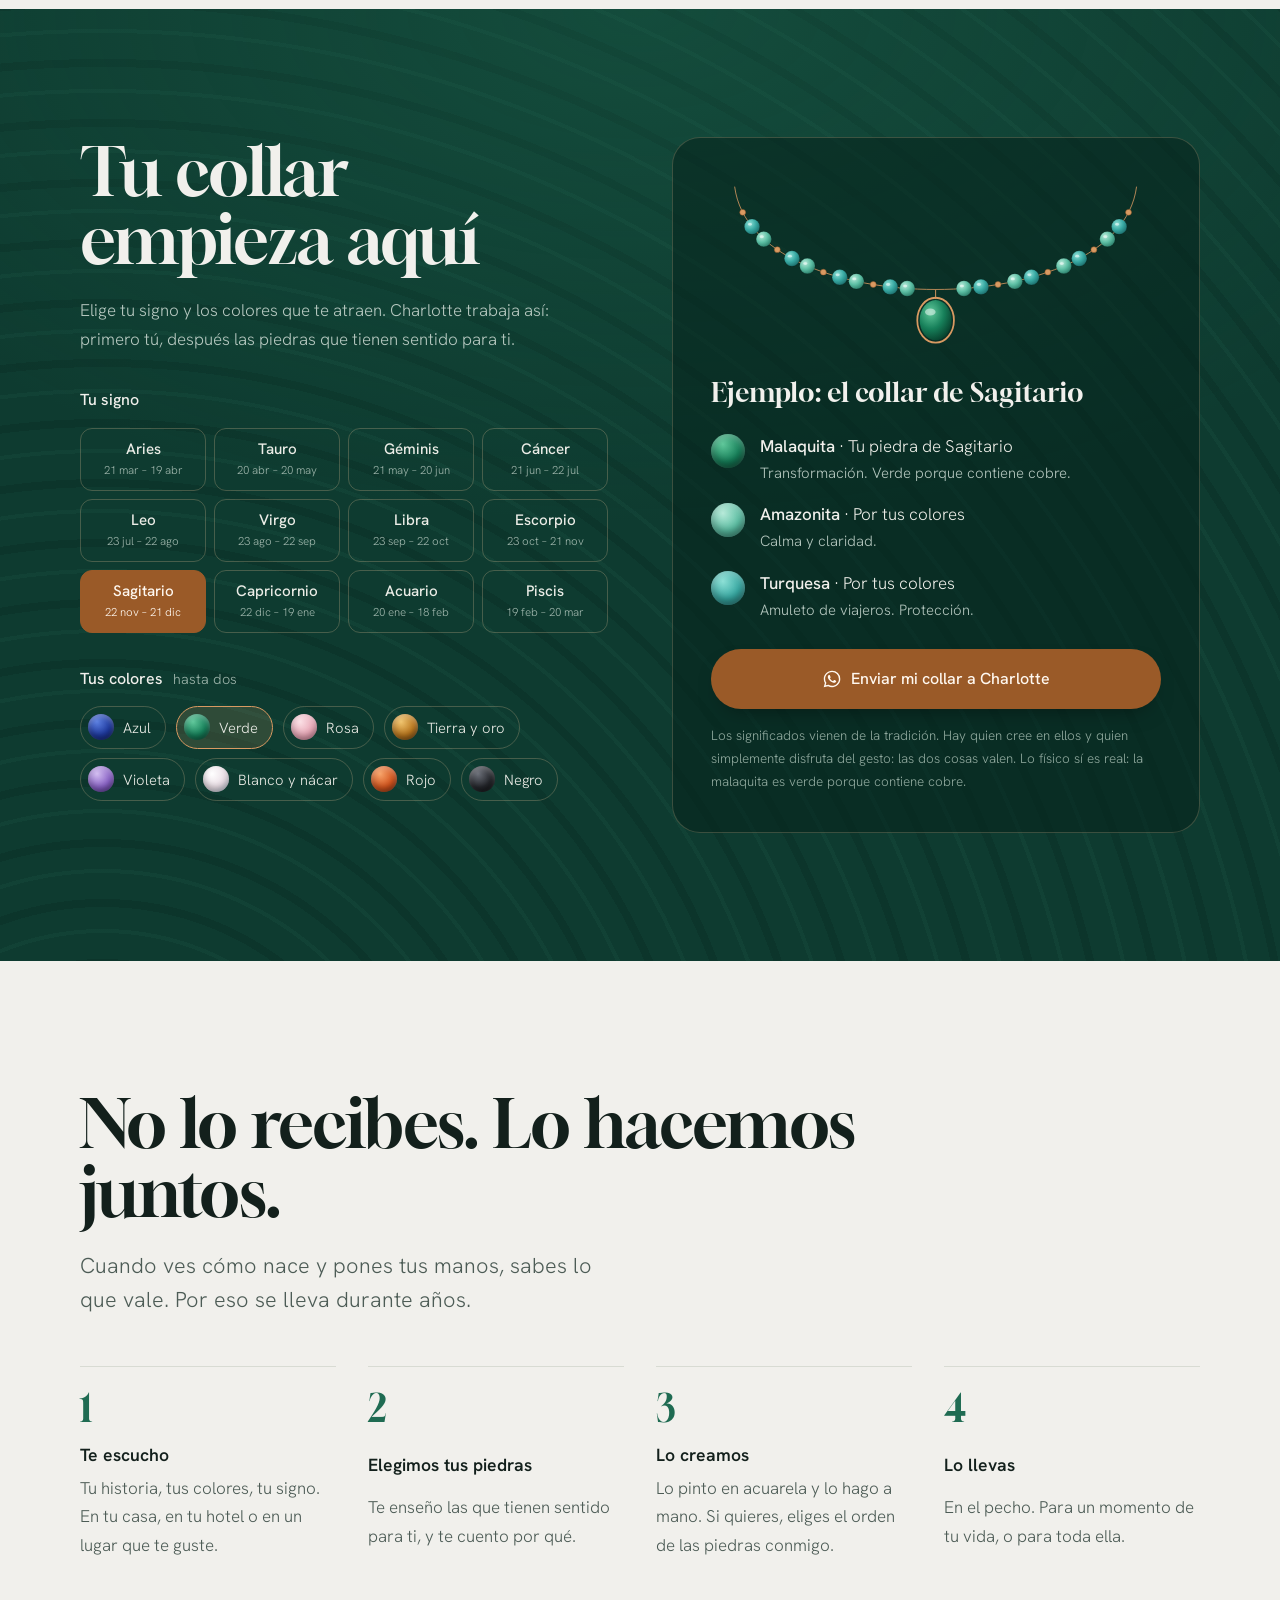
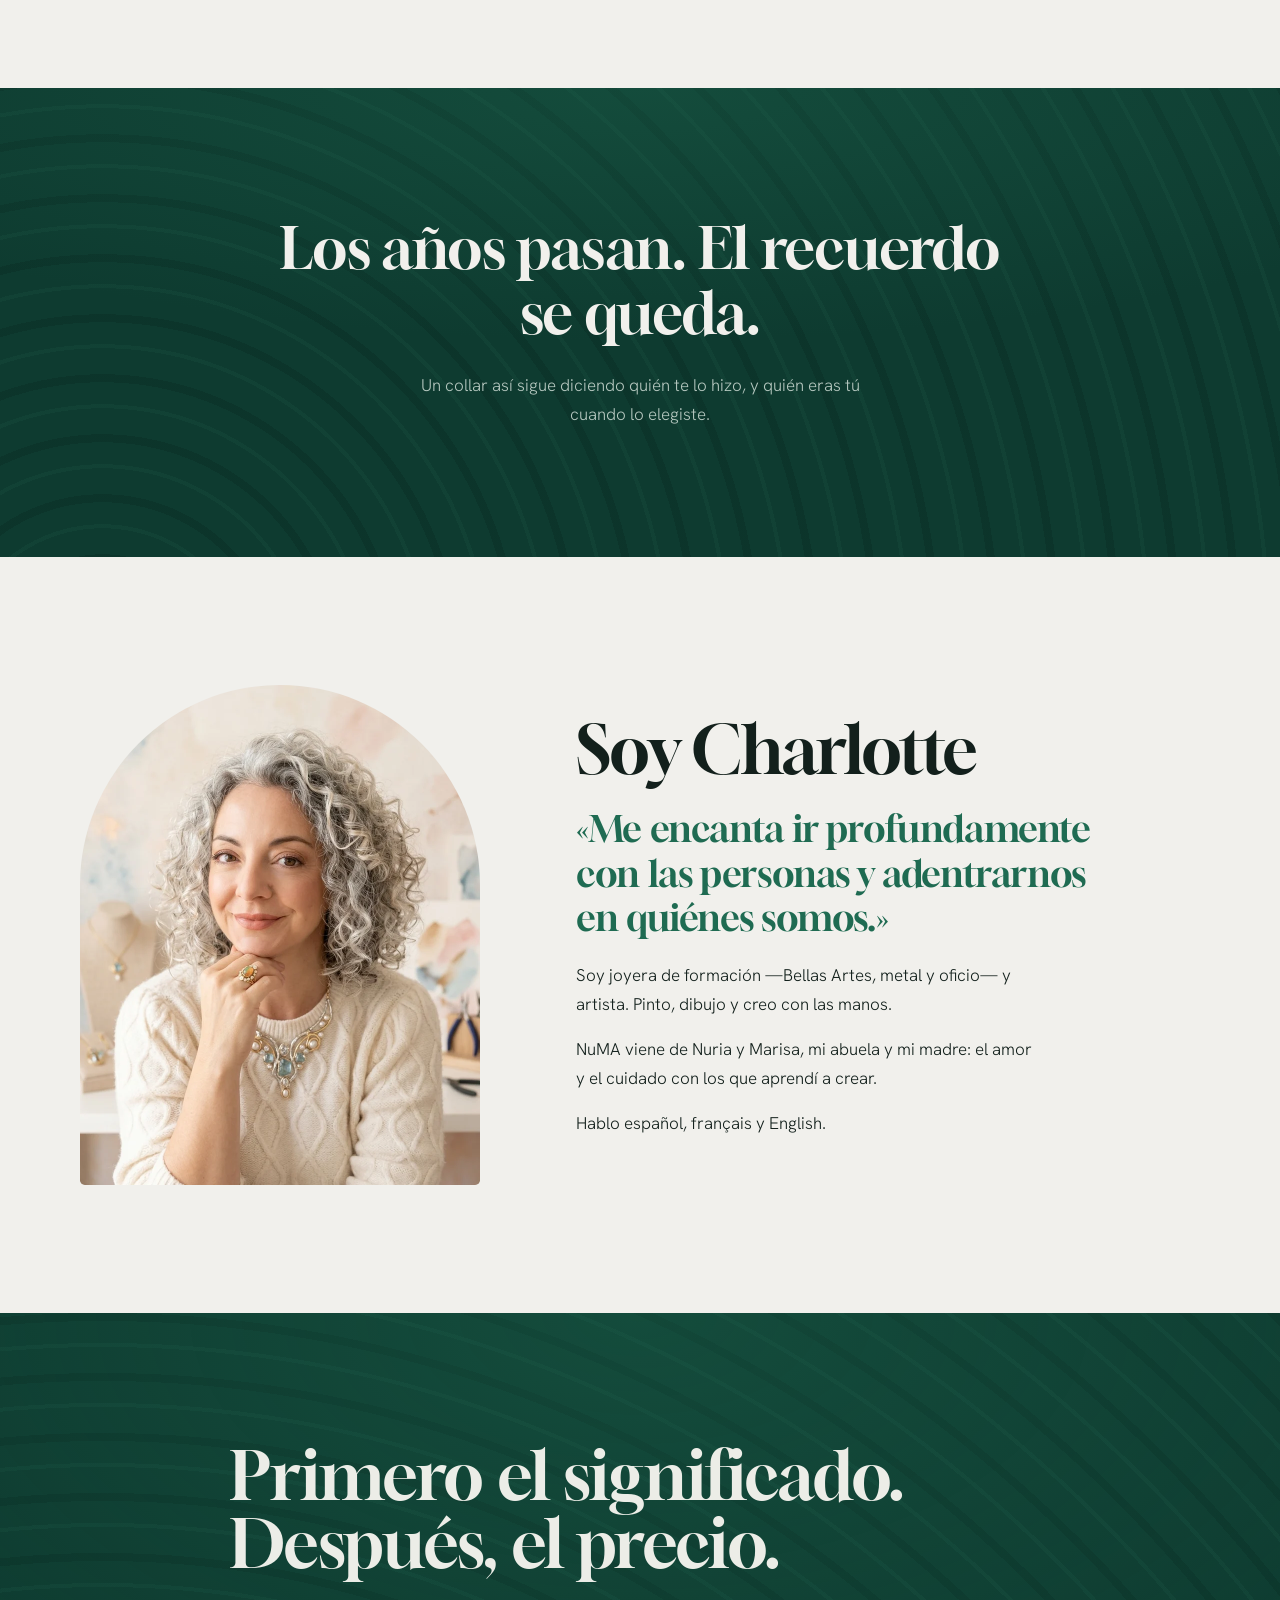
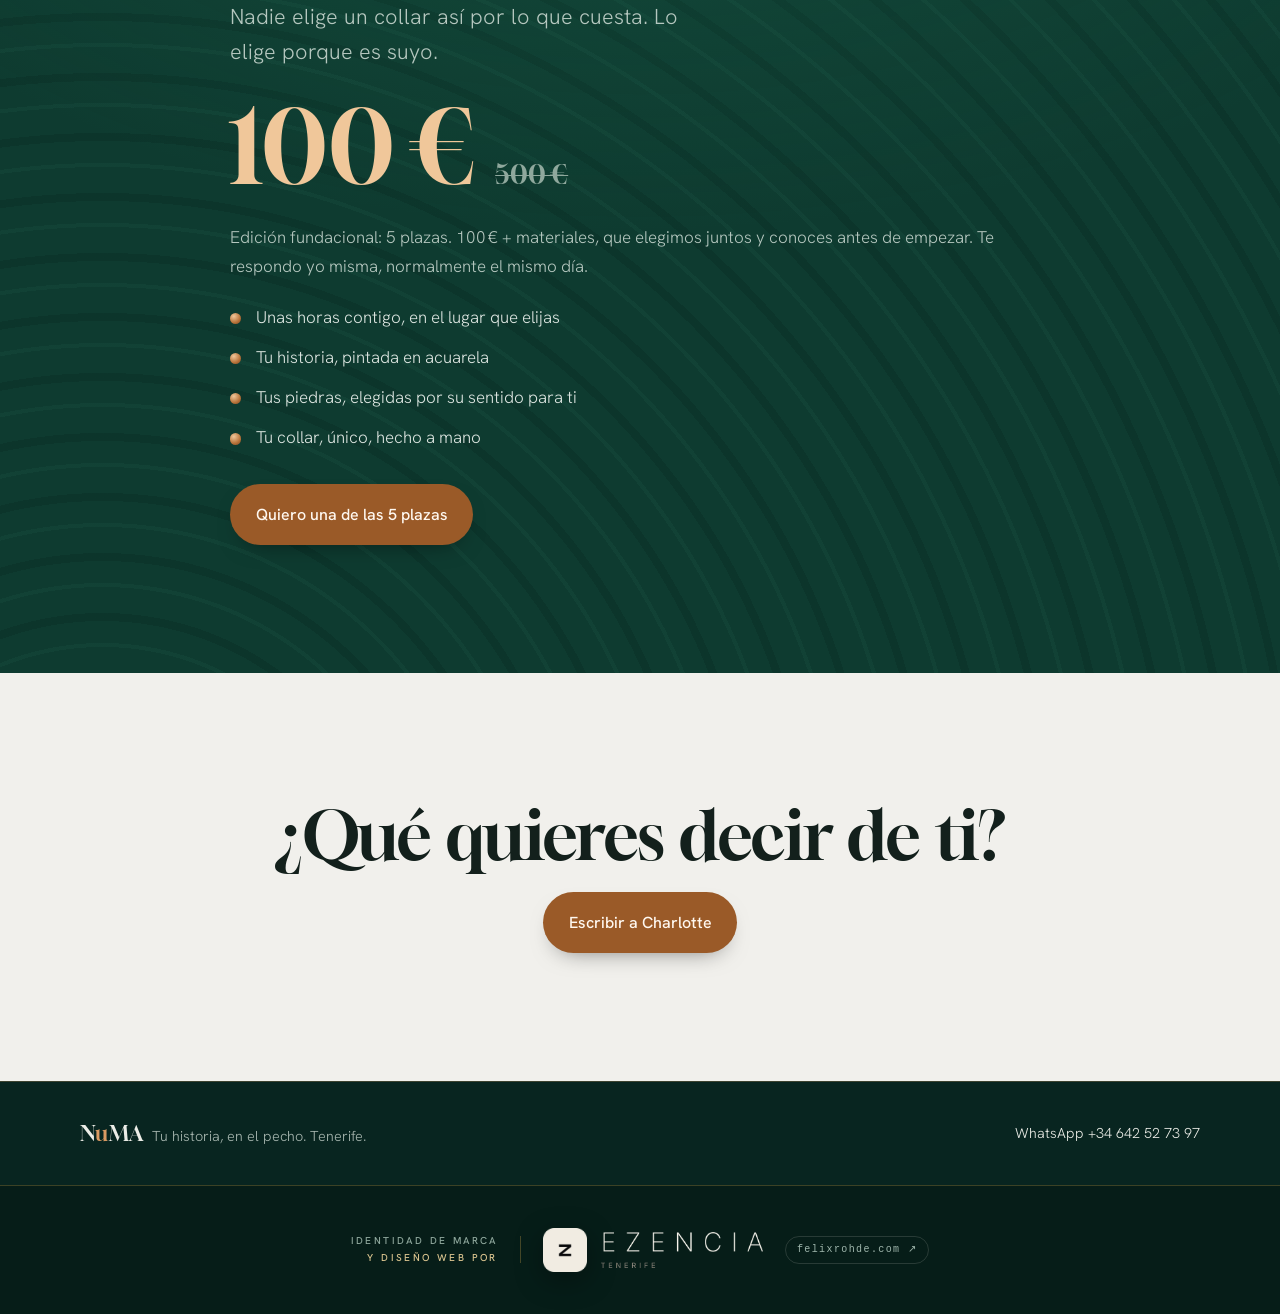
==== commit 87a2b21a: "Website-Stand 6ce3ece" ====
--- a/b/index.html
+++ b/b/index.html
@@ -48,8 +48,8 @@
 /* buttons */
 .btn{display:inline-flex;align-items:center;justify-content:center;gap:.6rem;text-decoration:none;font-weight:500;font-size:1rem;padding:1.05rem 1.6rem;border-radius:999px;transition:transform .2s ease, background .2s ease}
 .btn svg{width:20px;height:20px;flex:none}
-.btn-cobre{background:var(--cobre);color:#FFF8F0;box-shadow:0 14px 30px -16px rgba(184,115,58,.9)}
-.btn-cobre:hover{background:#A9652F;transform:translateY(-1px)}
+.btn-cobre{background:#9A5A28;color:#FFF8F0;box-shadow:0 10px 24px -14px rgba(0,0,0,.6)}
+.btn-cobre:hover{background:#85491F;transform:translateY(-1px)}
 .btn-line{border:1px solid currentColor}
 .btn-line:hover{background:rgba(255,255,255,.06)}
 
@@ -72,7 +72,7 @@
 /* chest / crowns */
 .chest .wrap{display:grid;gap:3rem}
 .chest h2 em{font-style:normal;color:var(--accent)}
-.crowns{border-left:2px solid var(--cobre);padding-left:1.4rem}
+.crowns{border-top:1px solid var(--cobre);padding-top:1.4rem}
 .crowns blockquote{font-size:clamp(1.6rem,4vw,2.4rem);line-height:1.2;max-width:22ch}
 @media (min-width:900px){ .chest .wrap{grid-template-columns:1.1fr .9fr;align-items:end;gap:5rem} }
 
@@ -85,8 +85,8 @@
 .sign{padding:.7rem .4rem;border-radius:12px;border:1px solid rgba(240,199,154,.25);text-align:center;line-height:1.2;transition:background .2s,border-color .2s}
 .sign b{display:block;font-weight:500;font-size:.95rem}
 .sign span{font-size:.72rem;color:#9FB6AC}
-.sign[aria-pressed="true"]{background:var(--cobre);border-color:var(--cobre);color:#FFF8F0}
-.sign[aria-pressed="true"] span{color:#FCE9D6}
+.sign[aria-pressed="true"]{background:#9A5A28;border-color:#9A5A28;color:#FFF8F0}
+.sign[aria-pressed="true"] span{color:#FFF8F0}
 .colors{display:flex;flex-wrap:wrap;gap:.6rem}
 .color{display:inline-flex;align-items:center;gap:.55rem;padding:.45rem .9rem .45rem .45rem;border-radius:999px;border:1px solid rgba(240,199,154,.25);font-size:.92rem;transition:background .2s,border-color .2s}
 .color i{width:26px;height:26px;border-radius:50%;box-shadow:inset 0 -4px 6px rgba(0,0,0,.3), inset 0 3px 5px rgba(255,255,255,.3)}
@@ -133,6 +133,7 @@
 .price li{padding-left:1.6rem;position:relative;color:#DCE5E0}
 .price li::before{content:"";position:absolute;left:0;top:.6em;width:.7rem;height:.7rem;border-radius:50%;background:radial-gradient(circle at 35% 30%, var(--cobre-3), var(--cobre) 60%, #7A4520)}
 
+.sr{position:absolute!important;width:1px;height:1px;overflow:hidden;clip:rect(0 0 0 0);white-space:nowrap}
 /* close */
 .close{text-align:center}
 .close h2{margin-inline:auto}
@@ -215,7 +216,7 @@
         <p class="big soft">Puedes vestir de blanco, muy sencillo. El collar es lo que dice quién eres. No es uno más en tu joyero: es el que eliges cuando quieres decir «así soy yo».</p>
       </div>
       <div class="crowns">
-        <blockquote>Los reyes y las reinas tenían sus joyas. No las poseían: les pertenecían.</blockquote>
+        <blockquote>Los reyes y las reinas no eran dueños de sus joyas. Les pertenecían a ellas.</blockquote>
         <p class="soft" style="margin-top:1rem">Un collar que habla de ti funciona igual. Te elige tanto como tú a él.</p>
       </div>
     </div>
@@ -257,9 +258,9 @@
 
   <section class="years green" aria-labelledby="h-years">
     <div class="wrap">
-      <h2 id="h-years" class="sr" style="position:absolute;width:1px;height:1px;overflow:hidden;clip:rect(0 0 0 0)">Años después</h2>
-      <blockquote>Un collar así puede perder el color con los años. El recuerdo, no.</blockquote>
-      <p>Sigue diciendo quién te lo hizo, y quién eras tú cuando lo elegiste.</p>
+      <h2 id="h-years" class="sr">Años después</h2>
+      <blockquote>Los años pasan. El recuerdo se queda.</blockquote>
+      <p>Un collar así sigue diciendo quién te lo hizo, y quién eras tú cuando lo elegiste.</p>
     </div>
   </section>
 
@@ -281,7 +282,7 @@
       <h2 id="h-precio">Primero el significado. Después, el precio.</h2>
       <p class="big soft">Nadie elige un collar así por lo que cuesta. Lo elige porque es suyo.</p>
       <div class="row"><span class="now">100&#8239;€</span><span class="was" aria-label="Precio habitual 500 euros">500&#8239;€</span></div>
-      <p class="soft">Edición fundacional: 5 plazas. + materiales, que elegimos juntos y conoces antes de empezar.</p>
+      <p class="soft">Edición fundacional: 5 plazas. 100&#8239;€ + materiales, que elegimos juntos y conoces antes de empezar. Te respondo yo misma, normalmente el mismo día.</p>
       <ul>
         <li>Unas horas contigo, en el lugar que elijas</li>
         <li>Tu historia, pintada en acuarela</li>
@@ -411,15 +412,15 @@
   draw(document.getElementById('hero-neck'),'lapis',strand(['malaquita','cuarzorosa','tigre','turquesa','amatista']),true);
 
   // Builder
-  var sign=8, colors=[1];
+  var sign=8, colors=[1], touched=false;
   var signsEl=document.getElementById('signs'), colorsEl=document.getElementById('colors');
   SIGNS.forEach(function(s,i){
     var b=document.createElement('button'); b.type='button'; b.className='sign'; b.innerHTML='<b>'+s[0]+'</b><span>'+s[1]+'</span>';
-    b.addEventListener('click',function(){ sign=i; update(); }); signsEl.appendChild(b);
+    b.addEventListener('click',function(){ sign=i; touched=true; update(); }); signsEl.appendChild(b);
   });
   COLORS.forEach(function(c,i){
     var b=document.createElement('button'); b.type='button'; b.className='color'; b.innerHTML='<i style="background:'+grad(c[1][0])+'"></i>'+c[0];
-    b.addEventListener('click',function(){ var k=colors.indexOf(i); if(k>-1){ if(colors.length>1) colors.splice(k,1); } else { colors.push(i); if(colors.length>2) colors.shift(); } update(); });
+    b.addEventListener('click',function(){ touched=true; var k=colors.indexOf(i); if(k>-1){ if(colors.length>1) colors.splice(k,1); } else { colors.push(i); if(colors.length>2) colors.shift(); } update(); });
     colorsEl.appendChild(b);
   });
   function update(){
@@ -431,15 +432,16 @@
     for(var r=0;r<3;r++) lists.forEach(function(l){ if(l[r] && pick.indexOf(l[r])<0) pick.push(l[r]); });
     pick=pick.slice(0,3);
     draw(document.getElementById('my-neck'),pend,strand(pick),false);
-    document.getElementById('res-title').textContent='El collar de '+s[0];
+    document.getElementById('res-title').textContent=(touched?'El collar de ':'Ejemplo: el collar de ')+s[0];
     var ul=document.getElementById('chosen'); ul.innerHTML='';
     [[pend,'Tu piedra de '+s[0]]].concat(pick.map(function(k){return [k,'Por tus colores'];})).forEach(function(x){
       var li=document.createElement('li'); li.innerHTML='<i style="background:'+grad(x[0])+'"></i><div><b>'+S[x[0]].n+'</b> · <span>'+x[1]+'</span><p>'+S[x[0]].m+'</p></div>'; ul.appendChild(li);
     });
     function and(a){ return a.length<2 ? a.join('') : a.slice(0,-1).join(', ')+' y '+a[a.length-1]; }
     var names=[pend].concat(pick).map(function(k){return S[k].n.toLowerCase();});
-    var txt='Hola Charlotte, vengo de la web de NuMA 💙 Soy '+s[0]+' y me atraen los colores '+and(colors.map(function(i){return '«'+COLORS[i][0].toLowerCase()+'»';}))+'. Me encantaría un collar con '+and(names)+'.';
-    document.getElementById('res-cta').href=wa(txt);
+    var txt='Hola Charlotte, vengo de la web de NuMA 💙 Soy '+s[0]+' y me atrae'+(colors.length>1?'n los colores ':' el color ')+and(colors.map(function(i){return '«'+COLORS[i][0].toLowerCase()+'»';}))+'. Me encantaría un collar con '+and(names)+'.';
+    document.getElementById('res-cta').href=wa(touched?txt:BASE);
+    [].forEach.call(document.querySelectorAll('a.wa'),function(a){ a.href=wa(touched?txt:BASE); });
   }
   update();
 
